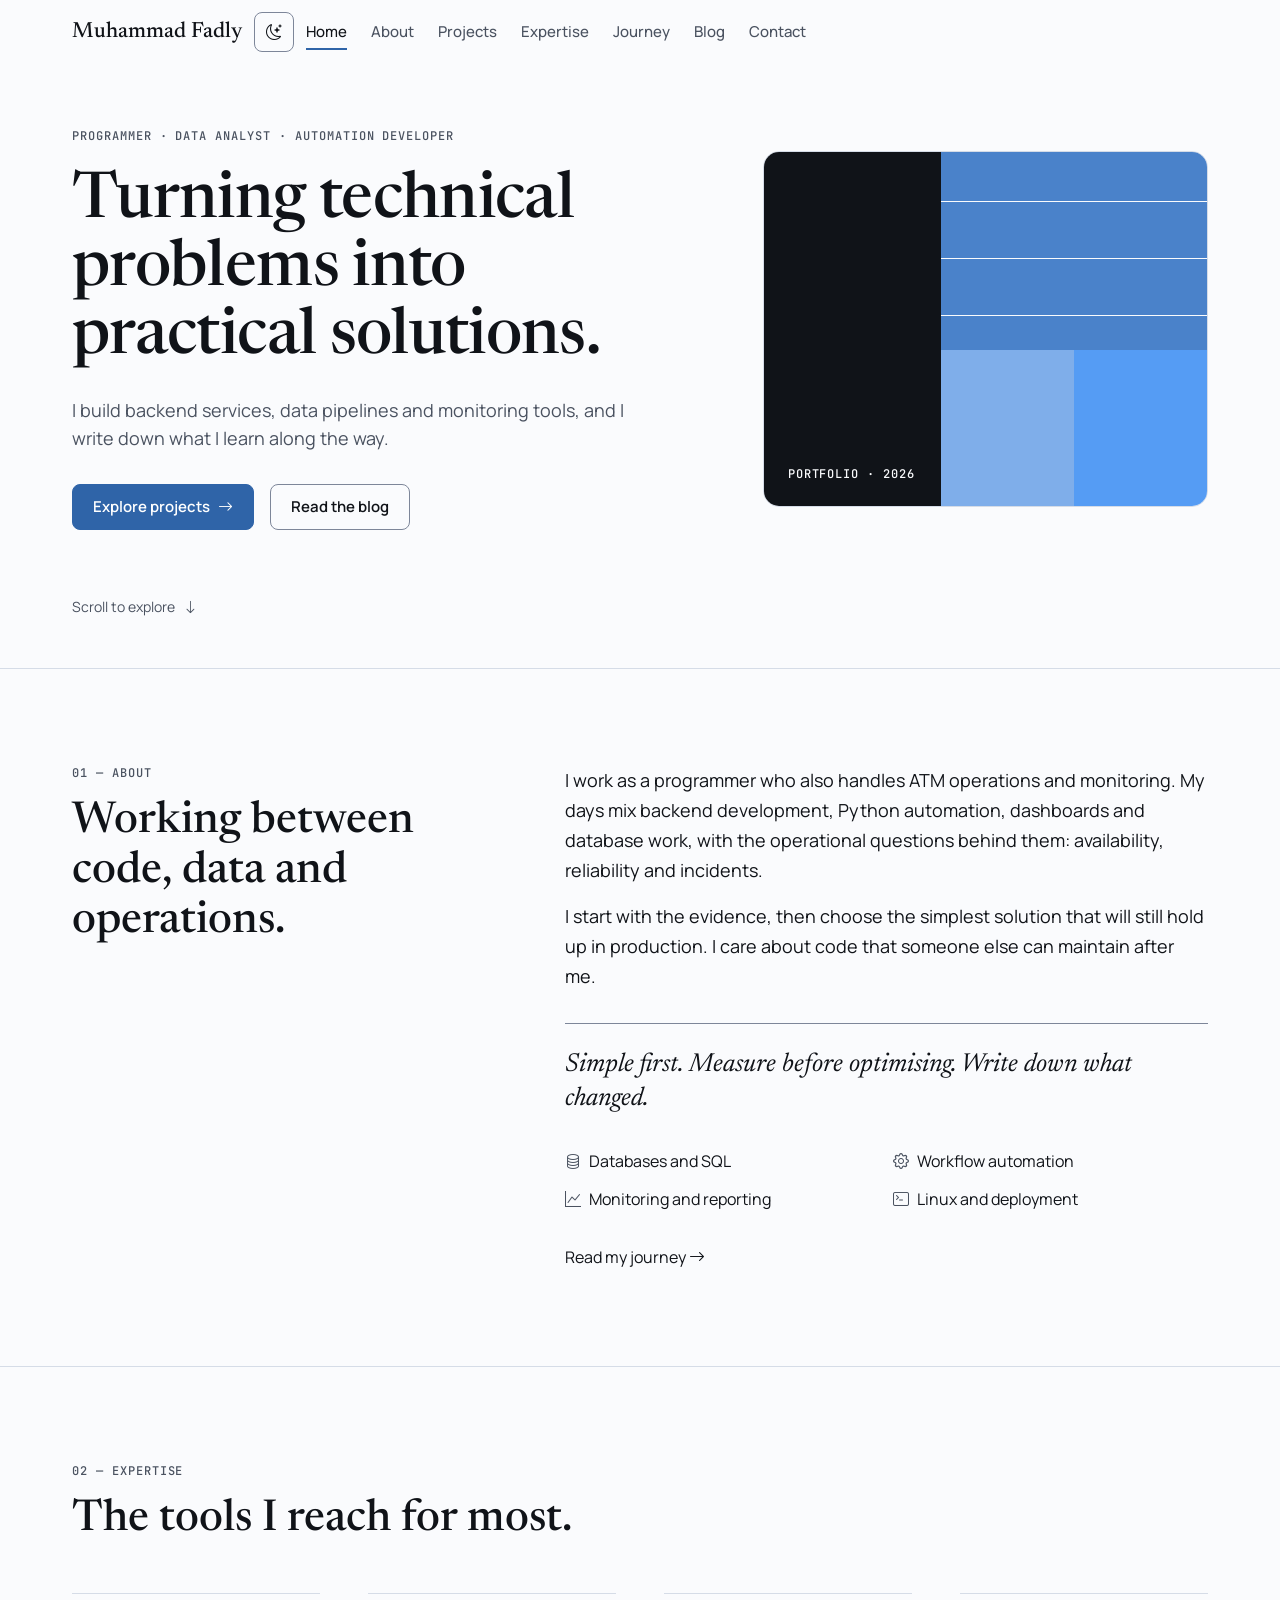
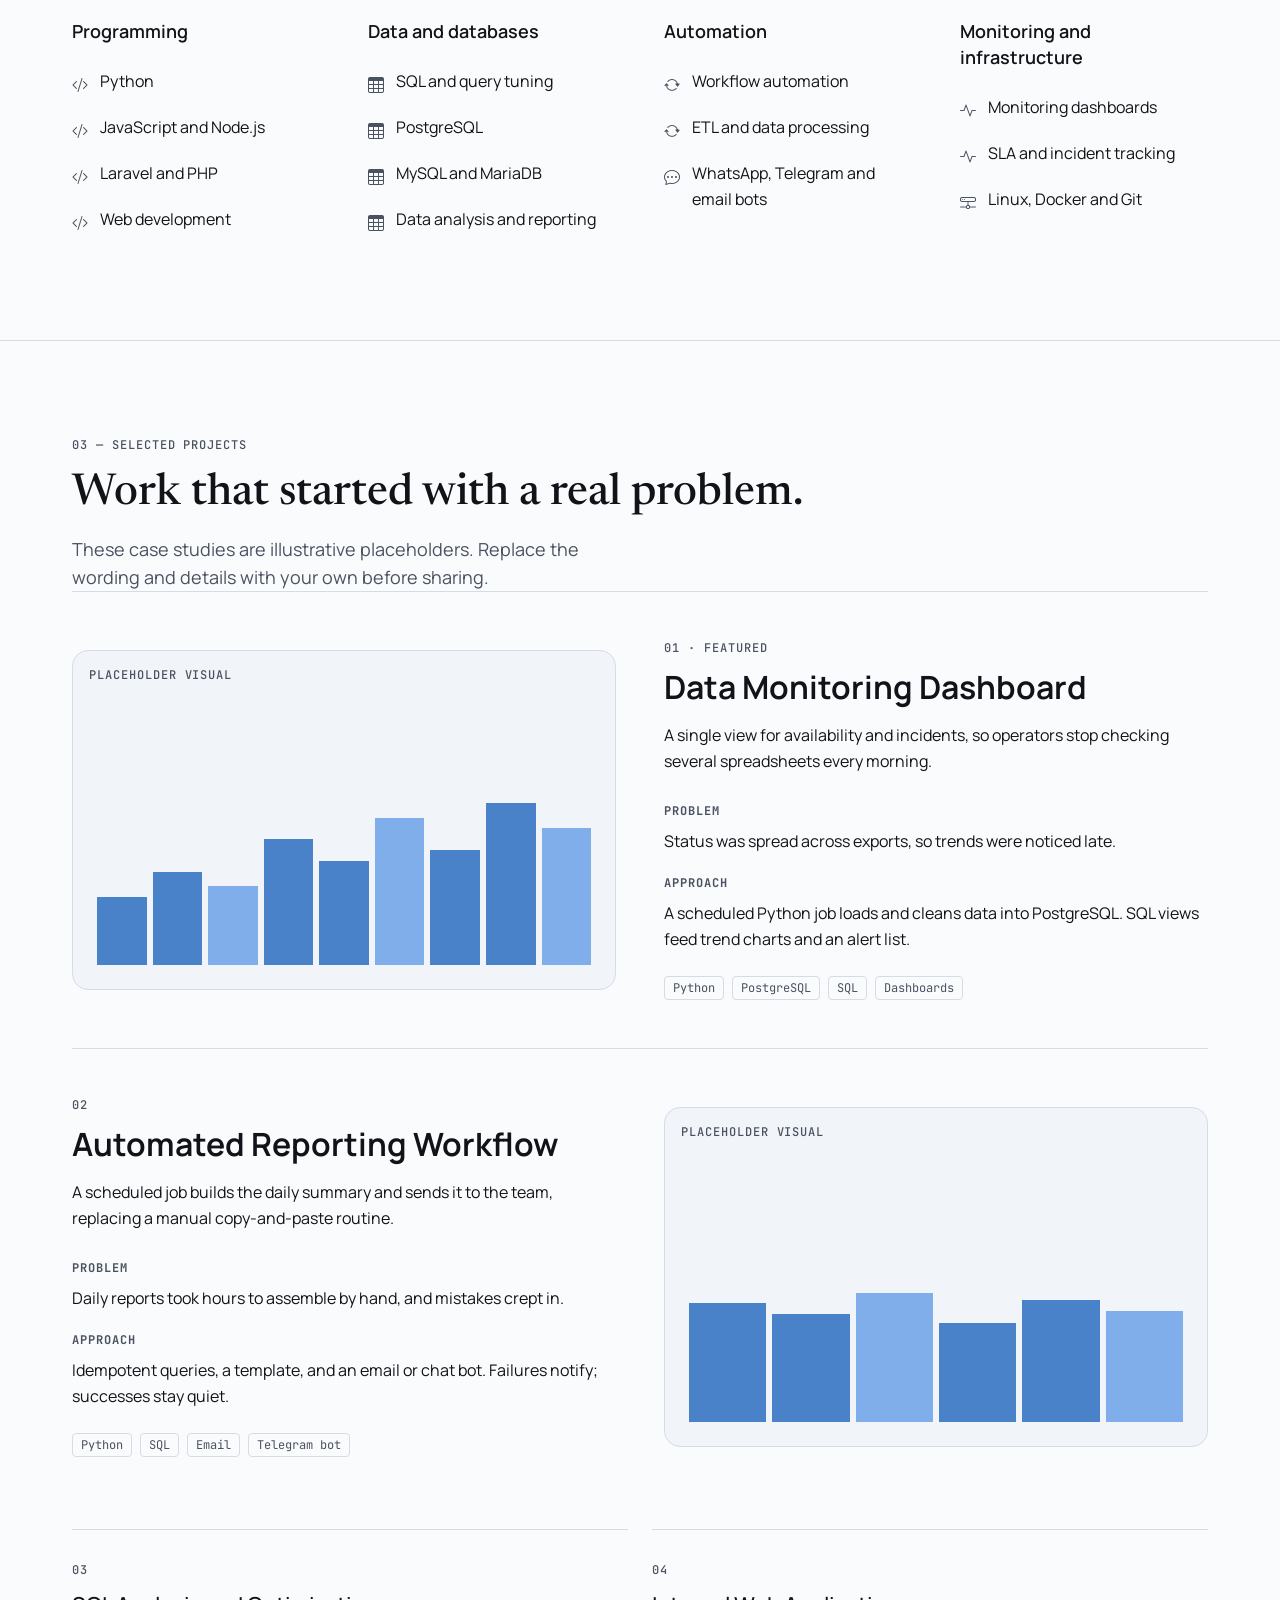
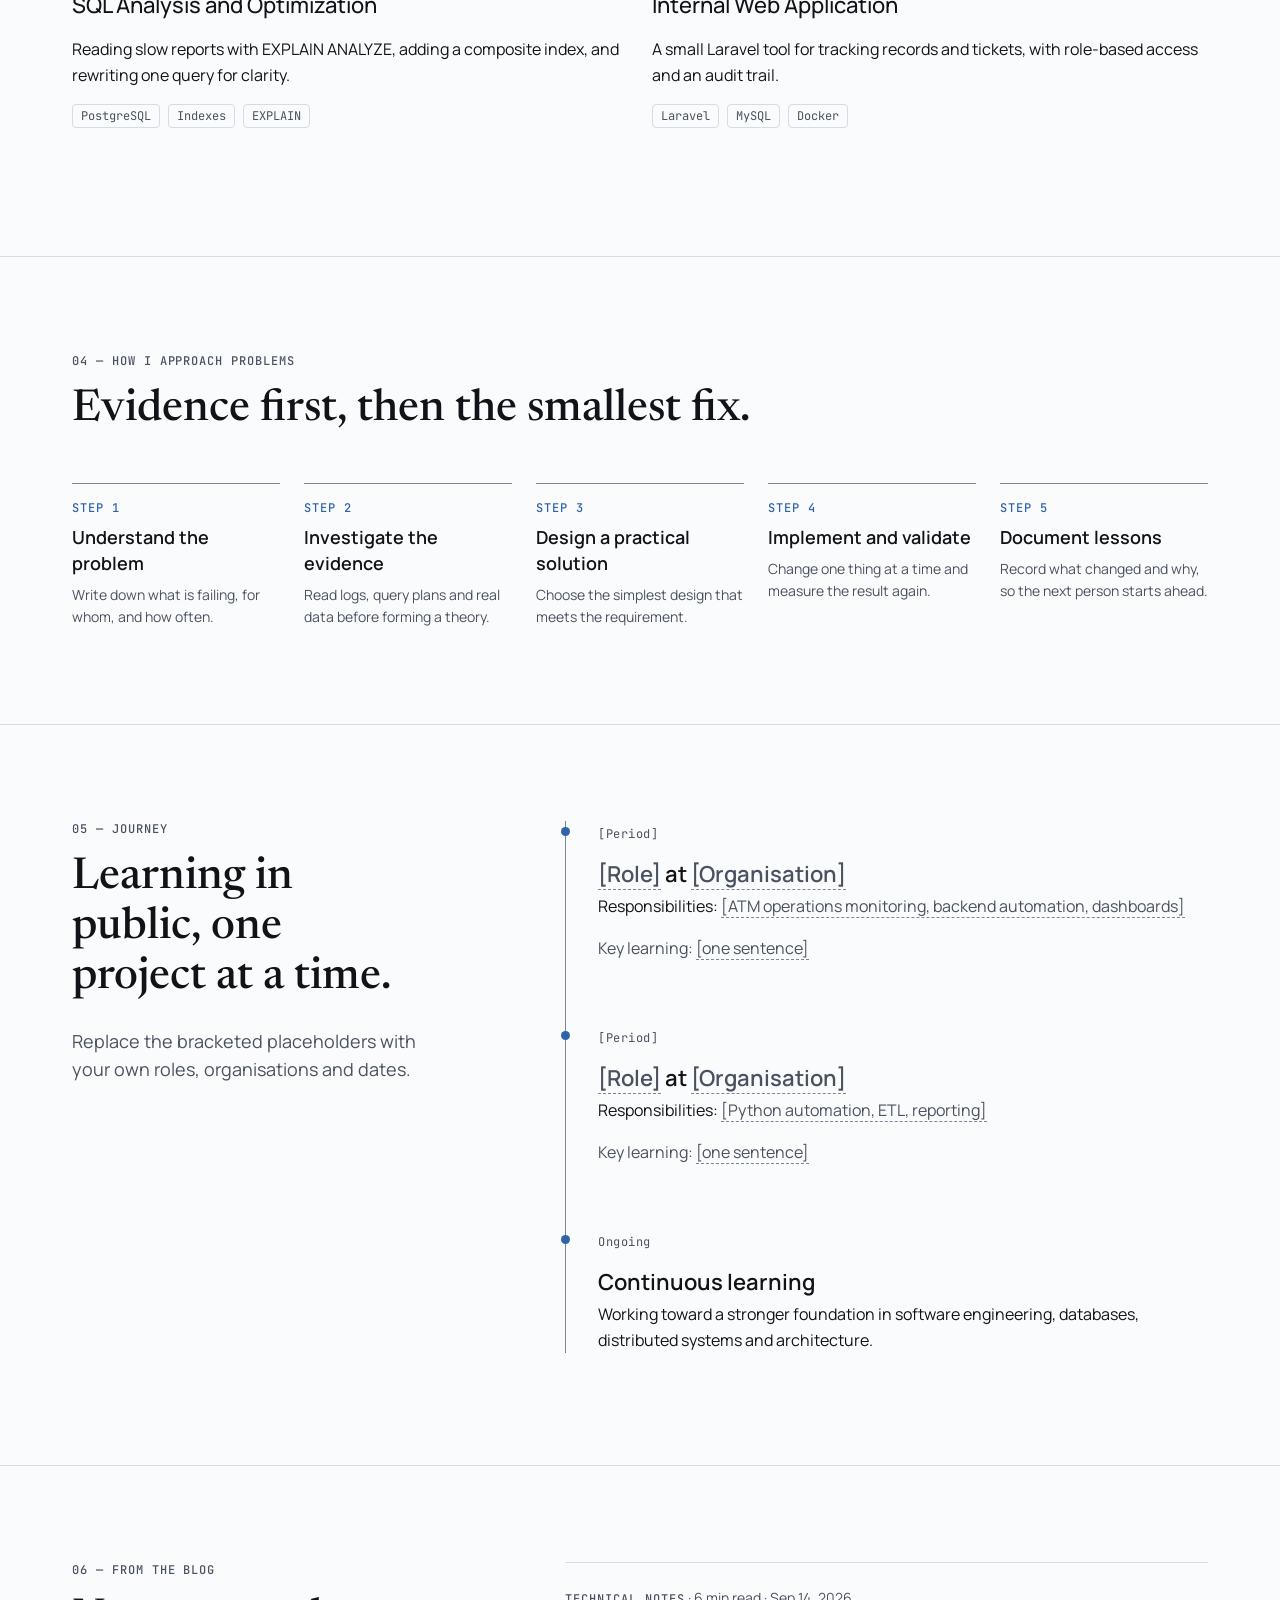
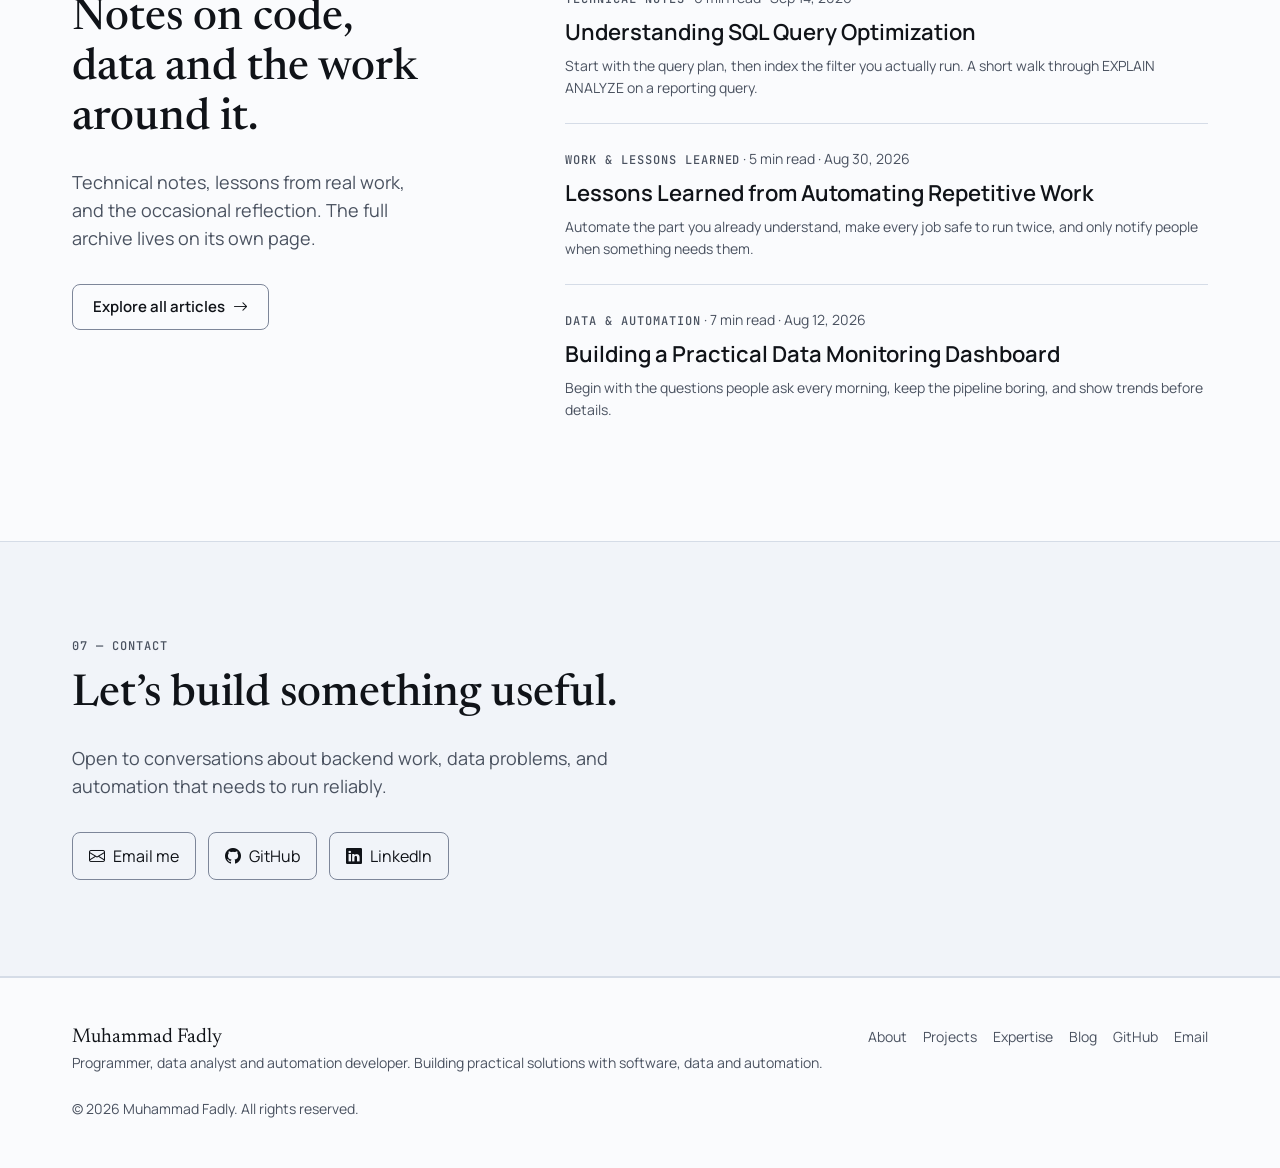
==== index.html @ 6e2f483f "Move website to repository root" ====
<!doctype html>
<html lang="en">
<head>
  <meta charset="utf-8">
  <meta name="viewport" content="width=device-width, initial-scale=1">
  <script>
    /* Set the theme before first paint: explicit choice first, then the system setting. */
    (function () {
      document.documentElement.classList.add("js");
      var theme;
      try { theme = localStorage.getItem("theme"); } catch (e) { theme = null; }
      if (theme !== "light" && theme !== "dark") {
        theme = window.matchMedia("(prefers-color-scheme: dark)").matches ? "dark" : "light";
      }
      document.documentElement.setAttribute("data-bs-theme", theme);
    })();
  </script>

  <title>Muhammad Fadly · Programmer, Data Analyst, Automation Developer</title>
  <meta name="description" content="Portfolio of Muhammad Fadly: backend development, SQL and data analysis, workflow automation and monitoring dashboards.">
  <link rel="canonical" href="https://example.com/">
  <meta property="og:type" content="website">
  <meta property="og:title" content="Muhammad Fadly · Portfolio">
  <meta property="og:description" content="Backend development, SQL and data analysis, workflow automation and monitoring dashboards.">
  <meta property="og:url" content="https://example.com/">
  <meta name="twitter:card" content="summary_large_image">
  <link rel="icon" href="assets/favicon.svg" type="image/svg+xml">

  <link rel="preconnect" href="https://fonts.googleapis.com">
  <link rel="preconnect" href="https://fonts.gstatic.com" crossorigin>
  <link rel="stylesheet" href="https://fonts.googleapis.com/css2?family=JetBrains+Mono:wght@400;500&family=Manrope:wght@400..800&family=Newsreader:opsz,wght@6..72,500;6..72,600&display=swap">
  <link rel="stylesheet" href="https://cdn.jsdelivr.net/npm/bootstrap@5.3.3/dist/css/bootstrap.min.css">
  <link rel="stylesheet" href="https://cdn.jsdelivr.net/npm/bootstrap-icons@1.11.3/font/bootstrap-icons.min.css">
  <link rel="stylesheet" href="assets/css/tokens.css">
  <link rel="stylesheet" href="assets/css/main.css">

  <script type="application/ld+json">
  {
    "@context": "https://schema.org",
    "@type": "Person",
    "name": "Muhammad Fadly",
    "jobTitle": "Programmer, Data Analyst, Automation Developer",
    "url": "https://example.com/",
    "sameAs": ["https://github.com/FadlyChaniago"]
  }
  </script>
</head>
<body>
  <a class="skip-link" href="#main">Skip to content</a>

  <!-- ============ Header ============ -->
  <header class="site-header" id="siteHeader">
    <nav class="navbar navbar-expand-lg p-0 h-100" aria-label="Main">
      <div class="container site-container h-100 d-flex align-items-center">
        <a class="brand" href="#top">Muhammad Fadly</a>

        <button class="theme-toggle" id="themeToggle" type="button" aria-label="Switch to dark theme">
          <i class="bi bi-moon-stars" aria-hidden="true"></i>
        </button>

        <button class="navbar-toggler ms-2" type="button" data-bs-toggle="collapse" data-bs-target="#siteNav" aria-controls="siteNav" aria-expanded="false" aria-label="Toggle navigation">
          <span class="navbar-toggler-icon"></span>
        </button>

        <div class="collapse navbar-collapse" id="siteNav">
          <ul class="navbar-nav-site">
            <li><a class="nav-link-site" href="#top" data-spy-link>Home</a></li>
            <li><a class="nav-link-site" href="#about" data-spy-link>About</a></li>
            <li><a class="nav-link-site" href="#projects" data-spy-link>Projects</a></li>
            <li><a class="nav-link-site" href="#skills" data-spy-link>Expertise</a></li>
            <li><a class="nav-link-site" href="#journey" data-spy-link>Journey</a></li>
            <li><a class="nav-link-site" href="blog/index.html">Blog</a></li>
            <li><a class="nav-link-site" href="#contact" data-spy-link>Contact</a></li>
          </ul>
        </div>
      </div>
    </nav>
  </header>

  <main id="main">
    <!-- ============ Hero ============ -->
    <section class="hero" id="top">
      <div class="container site-container">
        <div class="row align-items-center g-5">
          <div class="col-lg-7">
            <p class="eyebrow reveal">Programmer · Data Analyst · Automation Developer</p>
            <h1 class="display-hero reveal">Turning technical problems into practical solutions.</h1>
            <p class="lead-text reveal">I build backend services, data pipelines and monitoring tools, and I write down what I learn along the way.</p>
            <div class="d-flex flex-wrap gap-3 reveal">
              <a class="btn-brand" href="#projects">Explore projects <i class="bi bi-arrow-right" aria-hidden="true"></i></a>
              <a class="btn-ghost-brand" href="blog/index.html">Read the blog</a>
            </div>
          </div>

          <div class="col-lg-5">
            <div class="hero-visual" aria-hidden="true">
              <div class="hv hv-ink" data-parallax="0.04"></div>
              <div class="hv hv-primary" data-parallax="0.09"></div>
              <div class="hv hv-secondary" data-parallax="0.14"></div>
              <div class="hv hv-accent" data-parallax="0.06"></div>
              <div class="hv-rule hv-rule-1" data-parallax="0.03"></div>
              <div class="hv-rule hv-rule-2" data-parallax="0.06"></div>
              <div class="hv-rule hv-rule-3" data-parallax="0.10"></div>
              <p class="hv-caption label-mono">Portfolio · 2026</p>
            </div>
          </div>
        </div>

        <a class="scroll-cue" href="#about">Scroll to explore <i class="bi bi-arrow-down" aria-hidden="true"></i></a>
      </div>
    </section>

    <!-- ============ About ============ -->
    <section class="section hairline-top" id="about">
      <div class="container site-container">
        <div class="row g-5">
          <div class="col-lg-4">
            <p class="section-label reveal">01 — About</p>
            <h2 class="display-section mt-3 reveal">Working between code, data and operations.</h2>
          </div>
          <div class="col-lg-7 offset-lg-1 about-body reveal">
            <p>I work as a programmer who also handles ATM operations and monitoring. My days mix backend development, Python automation, dashboards and database work, with the operational questions behind them: availability, reliability and incidents.</p>
            <p>I start with the evidence, then choose the simplest solution that will still hold up in production. I care about code that someone else can maintain after me.</p>
            <blockquote class="pull-quote">Simple first. Measure before optimising. Write down what changed.</blockquote>
            <ul class="interest-list">
              <li><i class="bi bi-database" aria-hidden="true"></i> Databases and SQL</li>
              <li><i class="bi bi-gear" aria-hidden="true"></i> Workflow automation</li>
              <li><i class="bi bi-graph-up" aria-hidden="true"></i> Monitoring and reporting</li>
              <li><i class="bi bi-terminal" aria-hidden="true"></i> Linux and deployment</li>
            </ul>
            <a class="link-plain" href="#journey">Read my journey <i class="bi bi-arrow-right" aria-hidden="true"></i></a>
          </div>
        </div>
      </div>
    </section>

    <!-- ============ Expertise ============ -->
    <section class="section hairline-top" id="skills">
      <div class="container site-container">
        <p class="section-label reveal">02 — Expertise</p>
        <h2 class="display-section mt-3 mb-5 reveal">The tools I reach for most.</h2>
        <div class="row g-4 g-lg-5">
          <div class="col-sm-6 col-lg-3 reveal">
            <div class="skill-group">
              <h3>Programming</h3>
              <ul class="skill-list">
                <li><i class="bi bi-code-slash" aria-hidden="true"></i> Python</li>
                <li><i class="bi bi-code-slash" aria-hidden="true"></i> JavaScript and Node.js</li>
                <li><i class="bi bi-code-slash" aria-hidden="true"></i> Laravel and PHP</li>
                <li><i class="bi bi-code-slash" aria-hidden="true"></i> Web development</li>
              </ul>
            </div>
          </div>
          <div class="col-sm-6 col-lg-3 reveal">
            <div class="skill-group">
              <h3>Data and databases</h3>
              <ul class="skill-list">
                <li><i class="bi bi-table" aria-hidden="true"></i> SQL and query tuning</li>
                <li><i class="bi bi-table" aria-hidden="true"></i> PostgreSQL</li>
                <li><i class="bi bi-table" aria-hidden="true"></i> MySQL and MariaDB</li>
                <li><i class="bi bi-table" aria-hidden="true"></i> Data analysis and reporting</li>
              </ul>
            </div>
          </div>
          <div class="col-sm-6 col-lg-3 reveal">
            <div class="skill-group">
              <h3>Automation</h3>
              <ul class="skill-list">
                <li><i class="bi bi-arrow-repeat" aria-hidden="true"></i> Workflow automation</li>
                <li><i class="bi bi-arrow-repeat" aria-hidden="true"></i> ETL and data processing</li>
                <li><i class="bi bi-chat-dots" aria-hidden="true"></i> WhatsApp, Telegram and email bots</li>
              </ul>
            </div>
          </div>
          <div class="col-sm-6 col-lg-3 reveal">
            <div class="skill-group">
              <h3>Monitoring and infrastructure</h3>
              <ul class="skill-list">
                <li><i class="bi bi-activity" aria-hidden="true"></i> Monitoring dashboards</li>
                <li><i class="bi bi-activity" aria-hidden="true"></i> SLA and incident tracking</li>
                <li><i class="bi bi-hdd-network" aria-hidden="true"></i> Linux, Docker and Git</li>
              </ul>
            </div>
          </div>
        </div>
      </div>
    </section>

    <!-- ============ Selected projects ============ -->
    <section class="section hairline-top" id="projects">
      <div class="container site-container">
        <p class="section-label reveal">03 — Selected projects</p>
        <h2 class="display-section mt-3 reveal">Work that started with a real problem.</h2>
        <p class="lead-text mt-3 mb-0 reveal">These case studies are illustrative placeholders. Replace the wording and details with your own before sharing.</p>

        <!-- Project 1: featured, media left -->
        <article class="project project-row reveal">
          <div class="row g-5 align-items-center">
            <div class="col-lg-6 project-media-col">
              <div class="project-media">
                <p class="placeholder-note label-mono">Placeholder visual</p>
                <div class="bars" aria-hidden="true">
                  <span style="--h: 38%"></span><span style="--h: 52%"></span><span style="--h: 44%"></span>
                  <span style="--h: 70%"></span><span style="--h: 58%"></span><span style="--h: 82%"></span>
                  <span style="--h: 64%"></span><span style="--h: 90%"></span><span style="--h: 76%"></span>
                </div>
              </div>
            </div>
            <div class="col-lg-6 project-text">
              <span class="project-num label-mono">01 · Featured</span>
              <h3 class="project-title heading-lg">Data Monitoring Dashboard</h3>
              <p>A single view for availability and incidents, so operators stop checking several spreadsheets every morning.</p>
              <dl>
                <div><dt>Problem</dt><dd>Status was spread across exports, so trends were noticed late.</dd></div>
                <div><dt>Approach</dt><dd>A scheduled Python job loads and cleans data into PostgreSQL. SQL views feed trend charts and an alert list.</dd></div>
              </dl>
              <ul class="tag-list mt-4">
                <li>Python</li><li>PostgreSQL</li><li>SQL</li><li>Dashboards</li>
              </ul>
            </div>
          </div>
        </article>

        <!-- Project 2: media right -->
        <article class="project project-row reverse reveal">
          <div class="row g-5 align-items-center">
            <div class="col-lg-6 project-media-col">
              <div class="project-media">
                <p class="placeholder-note label-mono">Placeholder visual</p>
                <div class="bars" aria-hidden="true">
                  <span style="--h: 66%"></span><span style="--h: 60%"></span><span style="--h: 72%"></span>
                  <span style="--h: 55%"></span><span style="--h: 68%"></span><span style="--h: 62%"></span>
                </div>
              </div>
            </div>
            <div class="col-lg-6 project-text">
              <span class="project-num label-mono">02</span>
              <h3 class="project-title heading-lg">Automated Reporting Workflow</h3>
              <p>A scheduled job builds the daily summary and sends it to the team, replacing a manual copy-and-paste routine.</p>
              <dl>
                <div><dt>Problem</dt><dd>Daily reports took hours to assemble by hand, and mistakes crept in.</dd></div>
                <div><dt>Approach</dt><dd>Idempotent queries, a template, and an email or chat bot. Failures notify; successes stay quiet.</dd></div>
              </dl>
              <ul class="tag-list mt-4">
                <li>Python</li><li>SQL</li><li>Email</li><li>Telegram bot</li>
              </ul>
            </div>
          </div>
        </article>

        <!-- Projects 3 and 4: compact row -->
        <div class="row g-4 mt-0">
          <div class="col-md-6">
            <article class="project project-compact h-100 reveal" style="padding-top: 32px; padding-bottom: 32px;">
              <span class="project-num label-mono">03</span>
              <h3 class="project-title">SQL Analysis and Optimization</h3>
              <p class="mb-3">Reading slow reports with EXPLAIN ANALYZE, adding a composite index, and rewriting one query for clarity.</p>
              <ul class="tag-list"><li>PostgreSQL</li><li>Indexes</li><li>EXPLAIN</li></ul>
            </article>
          </div>
          <div class="col-md-6">
            <article class="project project-compact h-100 reveal" style="padding-top: 32px; padding-bottom: 32px;">
              <span class="project-num label-mono">04</span>
              <h3 class="project-title">Internal Web Application</h3>
              <p class="mb-3">A small Laravel tool for tracking records and tickets, with role-based access and an audit trail.</p>
              <ul class="tag-list"><li>Laravel</li><li>MySQL</li><li>Docker</li></ul>
            </article>
          </div>
        </div>
      </div>
    </section>

    <!-- ============ Process ============ -->
    <section class="section hairline-top" id="process">
      <div class="container site-container">
        <p class="section-label reveal">04 — How I approach problems</p>
        <h2 class="display-section mt-3 mb-5 reveal">Evidence first, then the smallest fix.</h2>
        <ol class="process-list reveal">
          <li>
            <span class="step-num label-mono">Step 1</span>
            <h3>Understand the problem</h3>
            <p>Write down what is failing, for whom, and how often.</p>
          </li>
          <li>
            <span class="step-num label-mono">Step 2</span>
            <h3>Investigate the evidence</h3>
            <p>Read logs, query plans and real data before forming a theory.</p>
          </li>
          <li>
            <span class="step-num label-mono">Step 3</span>
            <h3>Design a practical solution</h3>
            <p>Choose the simplest design that meets the requirement.</p>
          </li>
          <li>
            <span class="step-num label-mono">Step 4</span>
            <h3>Implement and validate</h3>
            <p>Change one thing at a time and measure the result again.</p>
          </li>
          <li>
            <span class="step-num label-mono">Step 5</span>
            <h3>Document lessons</h3>
            <p>Record what changed and why, so the next person starts ahead.</p>
          </li>
        </ol>
      </div>
    </section>

    <!-- ============ Journey ============ -->
    <section class="section hairline-top" id="journey">
      <div class="container site-container">
        <div class="row g-5">
          <div class="col-lg-4">
            <p class="section-label reveal">05 — Journey</p>
            <h2 class="display-section mt-3 reveal">Learning in public, one project at a time.</h2>
            <p class="lead-text mt-4 reveal">Replace the bracketed placeholders with your own roles, organisations and dates.</p>
          </div>
          <div class="col-lg-7 offset-lg-1">
            <ol class="timeline">
              <li class="reveal">
                <span class="period">[Period]</span>
                <h3><span class="ph">[Role]</span> at <span class="ph">[Organisation]</span></h3>
                <p>Responsibilities: <span class="ph">[ATM operations monitoring, backend automation, dashboards]</span></p>
                <p class="learning">Key learning: <span class="ph">[one sentence]</span></p>
              </li>
              <li class="reveal">
                <span class="period">[Period]</span>
                <h3><span class="ph">[Role]</span> at <span class="ph">[Organisation]</span></h3>
                <p>Responsibilities: <span class="ph">[Python automation, ETL, reporting]</span></p>
                <p class="learning">Key learning: <span class="ph">[one sentence]</span></p>
              </li>
              <li class="reveal">
                <span class="period">Ongoing</span>
                <h3>Continuous learning</h3>
                <p>Working toward a stronger foundation in software engineering, databases, distributed systems and architecture.</p>
              </li>
            </ol>
          </div>
        </div>
      </div>
    </section>

    <!-- ============ Writing preview ============ -->
    <section class="section hairline-top" id="writing">
      <div class="container site-container">
        <div class="row g-5">
          <div class="col-lg-4">
            <p class="section-label reveal">06 — From the blog</p>
            <h2 class="display-section mt-3 reveal">Notes on code, data and the work around it.</h2>
            <p class="lead-text mt-4 reveal">Technical notes, lessons from real work, and the occasional reflection. The full archive lives on its own page.</p>
            <a class="btn-ghost-brand mt-3" href="blog/index.html">Explore all articles <i class="bi bi-arrow-right" aria-hidden="true"></i></a>
          </div>
          <div class="col-lg-7 offset-lg-1" id="home-writing" aria-label="Latest articles"></div>
        </div>
      </div>
    </section>

    <!-- ============ Contact ============ -->
    <section class="section contact-band" id="contact">
      <div class="container site-container">
        <p class="section-label reveal">07 — Contact</p>
        <h2 class="display-section mt-3 reveal">Let’s build something useful.</h2>
        <p class="lead-text mt-4 reveal">Open to conversations about backend work, data problems, and automation that needs to run reliably.</p>
        <div class="contact-links reveal">
          <a href="mailto:you@example.com"><i class="bi bi-envelope" aria-hidden="true"></i> Email me</a>
          <a href="https://github.com/FadlyChaniago" rel="noopener"><i class="bi bi-github" aria-hidden="true"></i> GitHub</a>
          <a href="https://www.linkedin.com/in/your-profile" rel="noopener"><i class="bi bi-linkedin" aria-hidden="true"></i> LinkedIn</a>
        </div>
      </div>
    </section>
  </main>

  <!-- ============ Footer ============ -->
  <footer class="site-footer hairline-top">
    <div class="container site-container d-flex flex-column flex-md-row justify-content-between gap-4">
      <div>
        <p class="mb-1" style="font-family: var(--font-serif); font-size: 20px; color: var(--ink);">Muhammad Fadly</p>
        <p class="mb-0">Programmer, data analyst and automation developer. Building practical solutions with software, data and automation.</p>
      </div>
      <nav aria-label="Footer">
        <ul class="footer-links">
          <li><a href="#about">About</a></li>
          <li><a href="#projects">Projects</a></li>
          <li><a href="#skills">Expertise</a></li>
          <li><a href="blog/index.html">Blog</a></li>
          <li><a href="https://github.com/FadlyChaniago" rel="noopener">GitHub</a></li>
          <li><a href="mailto:you@example.com">Email</a></li>
        </ul>
      </nav>
    </div>
    <div class="container site-container mt-4">
      <p class="mb-0">© <span id="year">2026</span> Muhammad Fadly. All rights reserved.</p>
    </div>
  </footer>

  <script src="https://cdn.jsdelivr.net/npm/bootstrap@5.3.3/dist/js/bootstrap.bundle.min.js" defer></script>
  <script src="assets/js/data/articles.js" defer></script>
  <script src="assets/js/main.js" defer></script>
</body>
</html>
---- assets/css/tokens.css ----
/* Design tokens — mirrors design-system/tokens.json.
   Light is the default. Dark applies when <html data-bs-theme="dark"> is set. */

:root {
  /* colour */
  --surface-100: #fafbfd;
  --surface-200: #f1f4f9;
  --surface-300: #e4e9f2;
  --ink: #101318;
  --ink-muted: #4a5260;
  --border: #d5dce7;
  --border-strong: #7d8699;
  --primary: #4a82ca;
  --secondary: #7faeea;
  --accent: #559cf4;
  --action: #2f64a8;
  --on-action: #ffffff;
  --link: #2f64a8;
  --focus-ring: #2f64a8;

  /* type */
  --font-sans: "Manrope", system-ui, sans-serif;
  --font-serif: "Newsreader", Georgia, serif;
  --font-mono: "JetBrains Mono", ui-monospace, monospace;

  /* space */
  --space-1: 4px;
  --space-2: 8px;
  --space-3: 12px;
  --space-4: 16px;
  --space-6: 24px;
  --space-8: 32px;
  --space-12: 48px;
  --space-16: 64px;
  --space-24: 96px;

  /* shape + depth */
  --radius-sm: 4px;
  --radius-md: 8px;
  --radius-lg: 16px;
  --radius-pill: 999px;
  --shadow-raised: 0 1px 2px rgba(16, 19, 24, 0.06), 0 8px 24px rgba(16, 19, 24, 0.08);

  /* layout */
  --container-wide: 1200px;
  --container-prose: 68ch;
  --header-height: 64px;

  /* motion */
  --motion-fast: 180ms;
  --motion-normal: 300ms;
  --motion-slow: 500ms;
  --ease-standard: cubic-bezier(.2, .7, .2, 1);

  /* Bootstrap variables that follow our tokens */
  --bs-body-bg: var(--surface-100);
  --bs-body-color: var(--ink);
  --bs-body-font-family: var(--font-sans);
  --bs-link-color: var(--link);
  --bs-link-hover-color: var(--link);
  --bs-border-color: var(--border);
  --bs-secondary-color: var(--ink-muted);
}

[data-bs-theme="dark"] {
  --surface-100: #0d1117;
  --surface-200: #161b22;
  --surface-300: #1f2630;
  --ink: #e6eaf0;
  --ink-muted: #a3adbb;
  --border: #2a313c;
  --border-strong: #5d6878;
  --primary: #4a82ca;
  --secondary: #7faeea;
  --accent: #559cf4;
  --action: #4a82ca;
  --on-action: #101318;
  --link: #7faeea;
  --focus-ring: #7faeea;
  --shadow-raised: 0 1px 2px rgba(0, 0, 0, 0.6), 0 8px 24px rgba(0, 0, 0, 0.45);
  color-scheme: dark;
}
---- assets/css/main.css ----
/* Portfolio + blog styles. Uses tokens.css only; no raw colour values here. */

/* ---------- base ---------- */
*, *::before, *::after { box-sizing: border-box; }

html {
  scroll-behavior: smooth;
  scroll-padding-top: calc(var(--header-height) + 16px);
}

body {
  font-family: var(--font-sans);
  font-size: 16px;
  line-height: 26px;
  color: var(--ink);
  background: var(--surface-100);
  -webkit-font-smoothing: antialiased;
  overflow-x: hidden;
}

a {
  color: var(--link);
  text-underline-offset: 4px;
  text-decoration-thickness: 1px;
}
a:hover { text-decoration-thickness: 2px; }

:focus-visible {
  outline: 2px solid var(--focus-ring);
  outline-offset: 2px;
}

img, svg { max-width: 100%; }

h1, h2, h3, h4 { color: var(--ink); margin: 0; }
p { margin: 0 0 var(--space-4); }

.skip-link {
  position: absolute;
  left: var(--space-4);
  top: -56px;
  z-index: 2000;
  background: var(--action);
  color: var(--on-action);
  padding: var(--space-2) var(--space-4);
  border-radius: var(--radius-md);
  text-decoration: none;
  transition: top var(--motion-fast) var(--ease-standard);
}
.skip-link:focus { top: var(--space-4); }

/* ---------- type ---------- */
.display-hero {
  font-family: var(--font-serif);
  font-weight: 500;
  font-size: 64px;
  line-height: 68px;
  letter-spacing: -0.01em;
}
.display-section {
  font-family: var(--font-serif);
  font-weight: 500;
  font-size: 44px;
  line-height: 50px;
}
.heading-lg { font-weight: 650; font-size: 32px; line-height: 38px; }
.heading-md { font-weight: 600; font-size: 22px; line-height: 30px; }
.title-featured { font-family: var(--font-serif); font-weight: 500; font-size: 44px; line-height: 50px; }
.lead-text { font-size: 18px; line-height: 28px; color: var(--ink-muted); max-width: 52ch; }
.excerpt { color: var(--ink-muted); font-size: 14px; line-height: 22px; margin: 0; }
.meta-line { font-size: 14px; line-height: 22px; color: var(--ink-muted); margin: 0 0 var(--space-2); }

.eyebrow,
.section-label,
.label-mono {
  font-family: var(--font-mono);
  font-size: 12px;
  line-height: 16px;
  font-weight: 500;
  letter-spacing: 0.08em;
  text-transform: uppercase;
  color: var(--ink-muted);
}

.link-plain { color: var(--ink); text-decoration: none; }
.link-plain:hover { color: var(--link); text-decoration: underline; }

/* ---------- layout ---------- */
.site-container {
  max-width: var(--container-wide);
  padding-left: var(--space-6);
  padding-right: var(--space-6);
}
@media (min-width: 768px) {
  .site-container { padding-left: var(--space-8); padding-right: var(--space-8); }
}

.section { padding: var(--space-16) 0; }
@media (min-width: 992px) {
  .section { padding: var(--space-24) 0; }
}

.hairline-top { border-top: 1px solid var(--border); }

/* ---------- header ---------- */
.site-header {
  position: sticky;
  top: 0;
  z-index: 1030;
  height: var(--header-height);
  border-bottom: 1px solid transparent;
  transition:
    background-color var(--motion-normal) var(--ease-standard),
    border-color var(--motion-normal) var(--ease-standard),
    box-shadow var(--motion-normal) var(--ease-standard);
}
.site-header.is-scrolled {
  background: var(--surface-100);
  border-bottom-color: var(--border);
  box-shadow: var(--shadow-raised);
}
.site-header .container {
  height: 100%;
  display: flex;
  align-items: center;
  gap: var(--space-3);
}

.brand {
  font-family: var(--font-serif);
  font-size: 22px;
  font-weight: 500;
  color: var(--ink);
  text-decoration: none;
  margin-right: auto;
}

.theme-toggle {
  width: 40px;
  height: 40px;
  display: inline-grid;
  place-items: center;
  background: transparent;
  color: var(--ink);
  border: 1px solid var(--border-strong);
  border-radius: var(--radius-md);
  cursor: pointer;
  transition: background-color var(--motion-fast) var(--ease-standard);
}
.theme-toggle:hover { background: var(--surface-200); }

.navbar-toggler { border-color: var(--border-strong); }

.nav-link-site {
  position: relative;
  display: inline-block;
  font-size: 15px;
  line-height: 20px;
  font-weight: 500;
  color: var(--ink-muted);
  text-decoration: none;
  padding: var(--space-2) 0;
  transition: color var(--motion-fast) var(--ease-standard);
}
.nav-link-site:hover,
.nav-link-site.active { color: var(--ink); text-decoration: none; }
.nav-link-site.active::after {
  content: "";
  position: absolute;
  left: 0;
  right: 0;
  bottom: 0;
  height: 2px;
  background: var(--link);
}

@media (min-width: 992px) {
  .navbar-nav-site { display: flex; gap: var(--space-6); margin: 0; padding: 0; list-style: none; }
}
@media (max-width: 991.98px) {
  #siteNav {
    position: absolute;
    top: 100%;
    left: 0;
    right: 0;
    background: var(--surface-100);
    border-bottom: 1px solid var(--border);
    box-shadow: var(--shadow-raised);
    padding: var(--space-4) var(--space-6) var(--space-6);
  }
  .navbar-nav-site { list-style: none; margin: 0; padding: 0; }
  .navbar-nav-site li { border-bottom: 1px solid var(--border); }
  .navbar-nav-site .nav-link-site { display: block; padding: var(--space-3) 0; }
  .navbar-nav-site .nav-link-site.active::after { display: none; }
}

/* ---------- buttons (own classes, not Bootstrap's, so they follow the tokens) ---------- */
.btn-brand,
.btn-ghost-brand {
  display: inline-flex;
  align-items: center;
  gap: var(--space-2);
  padding: 12px 20px;
  border-radius: var(--radius-md);
  border: 1px solid var(--action);
  font-size: 15px;
  line-height: 20px;
  font-weight: 600;
  text-decoration: none;
  cursor: pointer;
  transition:
    filter var(--motion-fast) var(--ease-standard),
    background-color var(--motion-fast) var(--ease-standard),
    color var(--motion-fast) var(--ease-standard),
    transform var(--motion-fast) var(--ease-standard);
}
.btn-brand {
  background: var(--action);
  color: var(--on-action);
}
.btn-brand:hover { color: var(--on-action); filter: brightness(1.08); transform: translateY(-1px); text-decoration: none; }
.btn-ghost-brand {
  background: transparent;
  color: var(--ink);
  border-color: var(--border-strong);
}
.btn-ghost-brand:hover { background: var(--surface-200); color: var(--ink); text-decoration: none; }

/* ---------- hero ---------- */
.hero { padding: var(--space-12) 0 var(--space-8); }
@media (min-width: 992px) {
  .hero { padding: var(--space-16) 0 var(--space-12); }
}
.hero .eyebrow { margin-bottom: var(--space-6); }
.hero .display-hero { margin-bottom: var(--space-6); }
.hero .lead-text { margin-bottom: var(--space-8); }

.hero-visual {
  position: relative;
  width: 100%;
  max-width: 520px;
  aspect-ratio: 5 / 4;
  margin-left: auto;
  overflow: hidden;
  border-radius: var(--radius-lg);
  border: 1px solid var(--border);
}
.hv { position: absolute; will-change: transform; }
.hv-ink { left: 0; top: 0; width: 40%; height: 100%; background: var(--ink); }
.hv-primary { left: 40%; top: 0; width: 60%; height: 56%; background: var(--primary); }
.hv-secondary { left: 40%; top: 56%; width: 30%; height: 44%; background: var(--secondary); }
.hv-accent { left: 70%; top: 56%; width: 30%; height: 44%; background: var(--accent); }
.hv-rule {
  position: absolute;
  left: 40%;
  right: 0;
  height: 1px;
  background: var(--surface-100);
  will-change: transform;
}
.hv-rule-1 { top: 14%; }
.hv-rule-2 { top: 30%; }
.hv-rule-3 { top: 46%; }
.hv-caption {
  position: absolute;
  left: var(--space-6);
  bottom: var(--space-6);
  color: var(--surface-100);
  margin: 0;
}

.scroll-cue {
  display: inline-flex;
  align-items: center;
  gap: var(--space-2);
  margin-top: var(--space-16);
  font-size: 14px;
  color: var(--ink-muted);
  text-decoration: none;
}
.scroll-cue:hover { color: var(--ink); text-decoration: none; }

/* ---------- about ---------- */
.about-body p { font-size: 18px; line-height: 30px; }
.pull-quote {
  font-family: var(--font-serif);
  font-size: 26px;
  line-height: 34px;
  font-style: italic;
  color: var(--ink);
  border-top: 1px solid var(--border-strong);
  padding-top: var(--space-6);
  margin: var(--space-8) 0;
}
.interest-list {
  list-style: none;
  padding: 0;
  margin: 0 0 var(--space-8);
  display: grid;
  gap: var(--space-3);
}
@media (min-width: 576px) {
  .interest-list { grid-template-columns: 1fr 1fr; }
}
.interest-list li { display: flex; gap: var(--space-2); align-items: center; color: var(--ink); }
.interest-list i { color: var(--ink-muted); }

/* ---------- skills ---------- */
.skill-group { border-top: 1px solid var(--border); padding-top: var(--space-6); height: 100%; }
.skill-group h3 { font-size: 18px; line-height: 26px; font-weight: 600; margin-bottom: var(--space-4); }
.skill-list { list-style: none; padding: 0; margin: 0; }
.skill-list li {
  display: flex;
  gap: var(--space-3);
  align-items: flex-start;
  padding: var(--space-2) 0;
  color: var(--ink);
}
.skill-list i { color: var(--ink-muted); margin-top: 4px; }

/* ---------- projects ---------- */
.project {
  border-top: 1px solid var(--border);
  padding: var(--space-12) 0;
}
.project-num { margin-bottom: var(--space-3); display: block; }
.project-title { margin-bottom: var(--space-4); }
.project-title.heading-lg { font-size: 32px; line-height: 38px; }
.project dl { margin: var(--space-6) 0 0; display: grid; gap: var(--space-4); }
.project dt {
  font-family: var(--font-mono);
  font-size: 12px;
  letter-spacing: 0.08em;
  text-transform: uppercase;
  color: var(--ink-muted);
  margin-bottom: var(--space-1);
}
.project dd { margin: 0; color: var(--ink); }

.tag-list { display: flex; flex-wrap: wrap; gap: var(--space-2); margin: 0; padding: 0; list-style: none; }
.tag-list li {
  font-family: var(--font-mono);
  font-size: 12px;
  line-height: 16px;
  padding: 3px 8px;
  border: 1px solid var(--border);
  border-radius: var(--radius-sm);
  color: var(--ink-muted);
}

.project-media {
  position: relative;
  aspect-ratio: 16 / 10;
  background: var(--surface-200);
  border: 1px solid var(--border);
  border-radius: var(--radius-lg);
  padding: var(--space-6);
  display: flex;
  flex-direction: column;
  justify-content: flex-end;
  overflow: hidden;
  transition: box-shadow var(--motion-normal) var(--ease-standard);
}
.project:hover .project-media { box-shadow: var(--shadow-raised); }
.project-media .placeholder-note {
  position: absolute;
  top: var(--space-4);
  left: var(--space-4);
  margin: 0;
  color: var(--ink-muted);
}
.bars {
  display: flex;
  align-items: flex-end;
  gap: 6px;
  height: 62%;
}
.bars span {
  flex: 1;
  height: var(--h, 50%);
  background: var(--primary);
  transform-origin: bottom;
  transition: transform var(--motion-normal) var(--ease-standard);
}
.bars span:nth-child(3n) { background: var(--secondary); }
.project:hover .bars span { transform: scaleY(1.06); }

/* alternating project layouts */
.project-row .project-text { order: 2; }
.project-row .project-media-col { order: 1; }
@media (min-width: 992px) {
  .project-row.reverse .project-text { order: 1; }
  .project-row.reverse .project-media-col { order: 2; }
}

.project-compact .project-title { font-size: 22px; line-height: 30px; }

/* ---------- process ---------- */
.process-list {
  list-style: none;
  padding: 0;
  margin: 0;
  display: grid;
  gap: var(--space-8);
}
@media (min-width: 992px) {
  .process-list { grid-template-columns: repeat(5, 1fr); gap: var(--space-6); }
}
.process-list li {
  border-top: 1px solid var(--border-strong);
  padding-top: var(--space-4);
}
.process-list .step-num { color: var(--link); display: block; margin-bottom: var(--space-2); }
.process-list h3 { font-size: 18px; line-height: 26px; font-weight: 600; margin-bottom: var(--space-2); }
.process-list p { color: var(--ink-muted); font-size: 14px; line-height: 22px; margin: 0; }

/* ---------- journey ---------- */
.timeline {
  list-style: none;
  margin: 0;
  padding: 0 0 0 var(--space-8);
  border-left: 1px solid var(--border-strong);
}
.timeline li {
  position: relative;
  padding-bottom: var(--space-12);
}
.timeline li:last-child { padding-bottom: 0; }
.timeline li::before {
  content: "";
  position: absolute;
  left: calc(-1 * var(--space-8) - 5px);
  top: 6px;
  width: 9px;
  height: 9px;
  border-radius: 50%;
  background: var(--action);
}
.timeline h3 { font-size: 22px; line-height: 30px; font-weight: 600; margin-bottom: var(--space-1); }
.timeline .period { font-family: var(--font-mono); font-size: 12px; color: var(--ink-muted); letter-spacing: 0.04em; display: block; margin-bottom: var(--space-3); }
.timeline .learning { color: var(--ink-muted); margin-top: var(--space-3); }

.ph {
  color: var(--ink-muted);
  border-bottom: 1px dashed var(--border-strong);
  font-style: normal;
}

/* ---------- writing previews ---------- */
.writing-item {
  border-top: 1px solid var(--border);
  padding: var(--space-6) 0;
}
.writing-item h3 { font-size: 22px; line-height: 30px; font-weight: 600; margin: var(--space-1) 0 var(--space-2); }
.writing-item a { color: var(--ink); text-decoration: none; }
.writing-item a:hover { color: var(--link); text-decoration: underline; }

/* ---------- contact ---------- */
.contact-band {
  background: var(--surface-200);
  border-top: 1px solid var(--border);
  border-bottom: 1px solid var(--border);
}
.contact-links { display: flex; flex-wrap: wrap; gap: var(--space-3); margin-top: var(--space-8); }
.contact-links a {
  display: inline-flex;
  align-items: center;
  gap: var(--space-2);
  padding: 10px 16px;
  border: 1px solid var(--border-strong);
  border-radius: var(--radius-md);
  color: var(--ink);
  text-decoration: none;
}
.contact-links a:hover { background: var(--surface-100); text-decoration: none; }

/* ---------- footer ---------- */
.site-footer {
  padding: var(--space-12) 0;
  font-size: 14px;
  line-height: 22px;
  color: var(--ink-muted);
}
.site-footer a { color: var(--ink-muted); text-decoration: none; }
.site-footer a:hover { color: var(--ink); text-decoration: underline; }
.footer-links { display: flex; flex-wrap: wrap; gap: var(--space-4); list-style: none; padding: 0; margin: 0; }

/* ---------- reveal (only when JS is on) ---------- */
.js .reveal {
  opacity: 0;
  transform: translateY(16px);
  transition:
    opacity var(--motion-slow) var(--ease-standard),
    transform var(--motion-slow) var(--ease-standard);
}
.js .reveal.is-visible { opacity: 1; transform: none; }

/* ---------- blog archive ---------- */
.blog-intro { padding: var(--space-12) 0 var(--space-8); }
.blog-intro .display-section { margin: var(--space-4) 0; }

.toolbar {
  display: flex;
  flex-wrap: wrap;
  gap: var(--space-4);
  align-items: center;
  justify-content: space-between;
  border-top: 1px solid var(--border);
  border-bottom: 1px solid var(--border);
  padding: var(--space-4) 0;
}
.search-input {
  width: min(100%, 320px);
  padding: 10px 14px;
  border: 1px solid var(--border-strong);
  border-radius: var(--radius-md);
  background: var(--surface-100);
  color: var(--ink);
  font: inherit;
  font-size: 15px;
}
.search-input::placeholder { color: var(--ink-muted); }
.filters { display: flex; flex-wrap: wrap; gap: var(--space-2); }
.filter-btn {
  background: transparent;
  color: var(--ink);
  border: 1px solid var(--border-strong);
  border-radius: var(--radius-md);
  padding: 6px 12px;
  font: inherit;
  font-size: 14px;
  cursor: pointer;
  transition: background-color var(--motion-fast) var(--ease-standard);
}
.filter-btn:hover { background: var(--surface-200); }
.filter-btn[aria-pressed="true"] {
  background: var(--action);
  border-color: var(--action);
  color: var(--on-action);
}
.result-count { font-size: 14px; color: var(--ink-muted); margin: var(--space-6) 0 0; }

.featured-article { padding: var(--space-12) 0; border-bottom: 1px solid var(--border); }
.featured-article h2 { margin: var(--space-3) 0 var(--space-4); }
.featured-article h2 a { color: var(--ink); text-decoration: none; }
.featured-article h2 a:hover { color: var(--link); text-decoration: underline; }

.empty-state {
  padding: var(--space-16) 0;
  text-align: center;
  color: var(--ink-muted);
}
.empty-state .btn-ghost-brand { margin-top: var(--space-4); }

/* ---------- article page ---------- */
.progress {
  position: fixed;
  top: 0;
  left: 0;
  right: 0;
  height: 3px;
  z-index: 1100;
  background: transparent;
}
.progress-bar {
  height: 100%;
  background: var(--action);
  transform: scaleX(0);
  transform-origin: left;
}

.crumbs {
  list-style: none;
  display: flex;
  flex-wrap: wrap;
  gap: var(--space-2);
  padding: var(--space-8) 0 0;
  margin: 0;
  font-size: 14px;
  color: var(--ink-muted);
}
.crumbs li + li::before { content: "/"; margin-right: var(--space-2); color: var(--border-strong); }
.crumbs a { color: var(--ink-muted); }

.article-head { padding: var(--space-8) 0 var(--space-8); }
.article-head h1 {
  font-family: var(--font-serif);
  font-weight: 500;
  font-size: 52px;
  line-height: 58px;
  margin: var(--space-4) 0;
  max-width: 22ch;
}
.article-head .excerpt { font-size: 18px; line-height: 28px; max-width: 56ch; }

.toc-sticky { position: sticky; top: calc(var(--header-height) + 24px); }
.toc { border-top: 1px solid var(--border); padding-top: var(--space-3); }
.toc summary {
  cursor: pointer;
  list-style-position: inside;
  font-family: var(--font-mono);
  font-size: 12px;
  letter-spacing: 0.08em;
  text-transform: uppercase;
  color: var(--ink-muted);
  padding: var(--space-2) 0;
}
.toc ul { list-style: none; margin: var(--space-2) 0 0; padding: 0; }
.toc li a {
  display: block;
  font-size: 14px;
  line-height: 22px;
  color: var(--ink-muted);
  text-decoration: none;
  padding: 4px 0;
}
.toc li a:hover { color: var(--ink); }

.article-body {
  max-width: var(--container-prose);
  font-size: 18px;
  line-height: 30px;
  color: var(--ink);
}
.article-body h2 {
  font-weight: 650;
  font-size: 28px;
  line-height: 36px;
  margin: var(--space-12) 0 var(--space-4);
  scroll-margin-top: calc(var(--header-height) + 24px);
}
.article-body p { margin-bottom: var(--space-6); }
.article-body ul { margin: 0 0 var(--space-6); padding-left: var(--space-6); }
.article-body li { margin-bottom: var(--space-2); }
.article-body blockquote {
  font-family: var(--font-serif);
  font-size: 26px;
  line-height: 34px;
  font-style: italic;
  border-top: 1px solid var(--border-strong);
  padding-top: var(--space-6);
  margin: var(--space-12) 0;
}

.code-wrap { position: relative; margin: var(--space-6) 0; }
.code-wrap pre {
  margin: 0;
  background: var(--surface-200);
  border: 1px solid var(--border);
  border-radius: var(--radius-md);
  padding: var(--space-12) var(--space-6) var(--space-4);
  overflow-x: auto;
}
.code-wrap code {
  font-family: var(--font-mono);
  font-size: 14px;
  line-height: 22px;
  color: var(--ink);
  white-space: pre;
}
.copy-btn {
  position: absolute;
  top: var(--space-2);
  right: var(--space-2);
  font-family: var(--font-mono);
  font-size: 12px;
  color: var(--ink);
  background: var(--surface-100);
  border: 1px solid var(--border-strong);
  border-radius: var(--radius-sm);
  padding: 4px 8px;
  cursor: pointer;
}
.copy-btn:hover { background: var(--surface-300); }

.share-row {
  display: flex;
  flex-wrap: wrap;
  align-items: center;
  gap: var(--space-2);
  border-top: 1px solid var(--border);
  padding-top: var(--space-6);
  margin-top: var(--space-12);
}
.share-row span { margin-right: var(--space-2); color: var(--ink-muted); font-size: 14px; }
.share-row a,
.share-row button {
  display: inline-flex;
  align-items: center;
  gap: 6px;
  font: inherit;
  font-size: 14px;
  color: var(--ink);
  background: transparent;
  border: 1px solid var(--border-strong);
  border-radius: var(--radius-md);
  padding: 6px 12px;
  text-decoration: none;
  cursor: pointer;
}
.share-row a:hover,
.share-row button:hover { background: var(--surface-200); text-decoration: none; }

.pager {
  display: grid;
  gap: var(--space-4);
  margin-top: var(--space-12);
}
@media (min-width: 768px) {
  .pager { grid-template-columns: 1fr 1fr; }
}
.pager a {
  display: block;
  padding: var(--space-4) var(--space-6);
  border: 1px solid var(--border);
  border-radius: var(--radius-md);
  color: var(--ink);
  text-decoration: none;
  transition: border-color var(--motion-fast) var(--ease-standard);
}
.pager a:hover { border-color: var(--border-strong); text-decoration: none; }
.pager a.next { text-align: right; }
.pager .label-mono { display: block; margin-bottom: var(--space-1); }
.pager strong { font-weight: 600; font-size: 17px; line-height: 24px; }

.related { margin-top: var(--space-16); }

.not-found { padding: var(--space-24) 0; text-align: center; }

/* ---------- mobile type scale ---------- */
@media (max-width: 767.98px) {
  .display-hero { font-size: 44px; line-height: 48px; }
  .display-section { font-size: 34px; line-height: 40px; }
  .title-featured { font-size: 32px; line-height: 38px; }
  .article-head h1 { font-size: 36px; line-height: 42px; }
  .article-body { font-size: 17px; line-height: 28px; }
  .article-body h2 { font-size: 24px; line-height: 32px; }
  .project-title.heading-lg { font-size: 26px; line-height: 32px; }
  .pull-quote { font-size: 22px; line-height: 30px; }
}

/* ---------- reduced motion ---------- */
@media (prefers-reduced-motion: reduce) {
  html { scroll-behavior: auto; }
  .js .reveal { opacity: 1; transform: none; transition: none; }
  *, *::before, *::after { transition-duration: 0.01ms !important; animation-duration: 0.01ms !important; }
  .hv, .hv-rule { transform: none !important; }
}
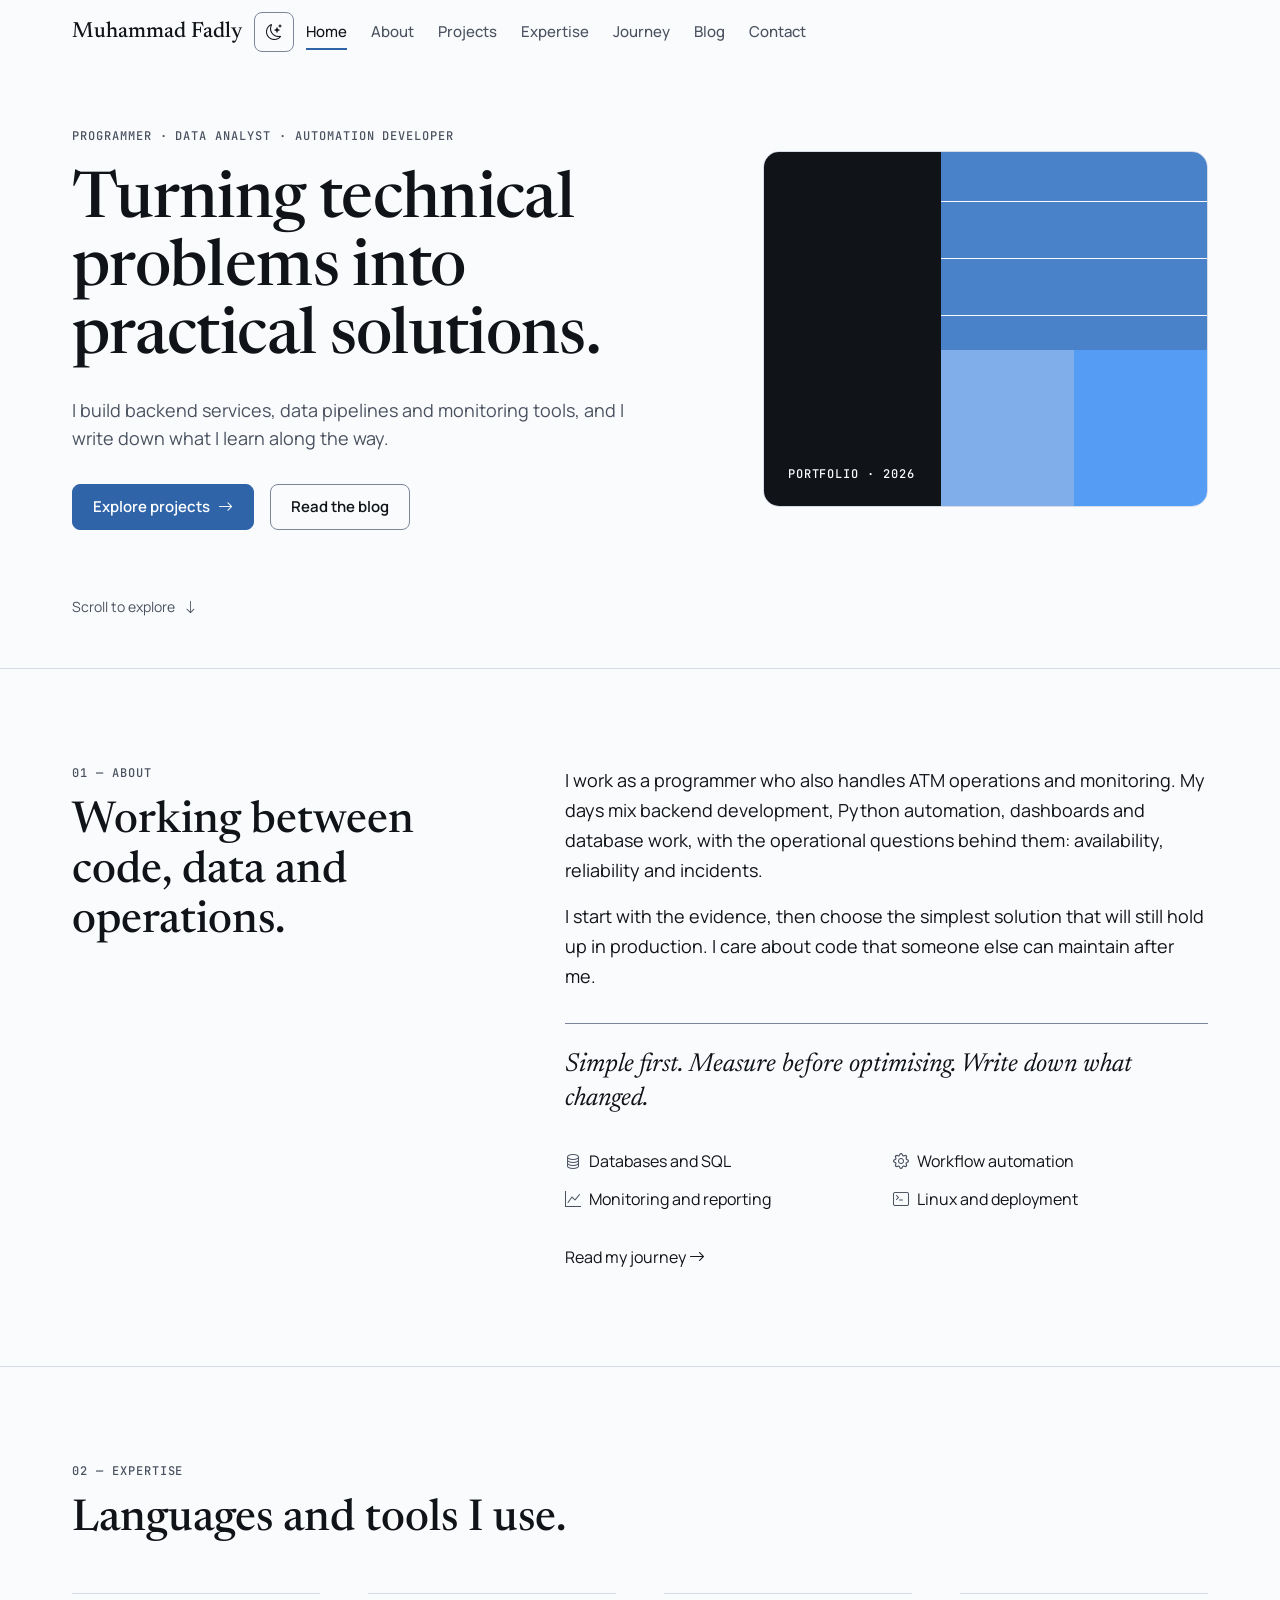
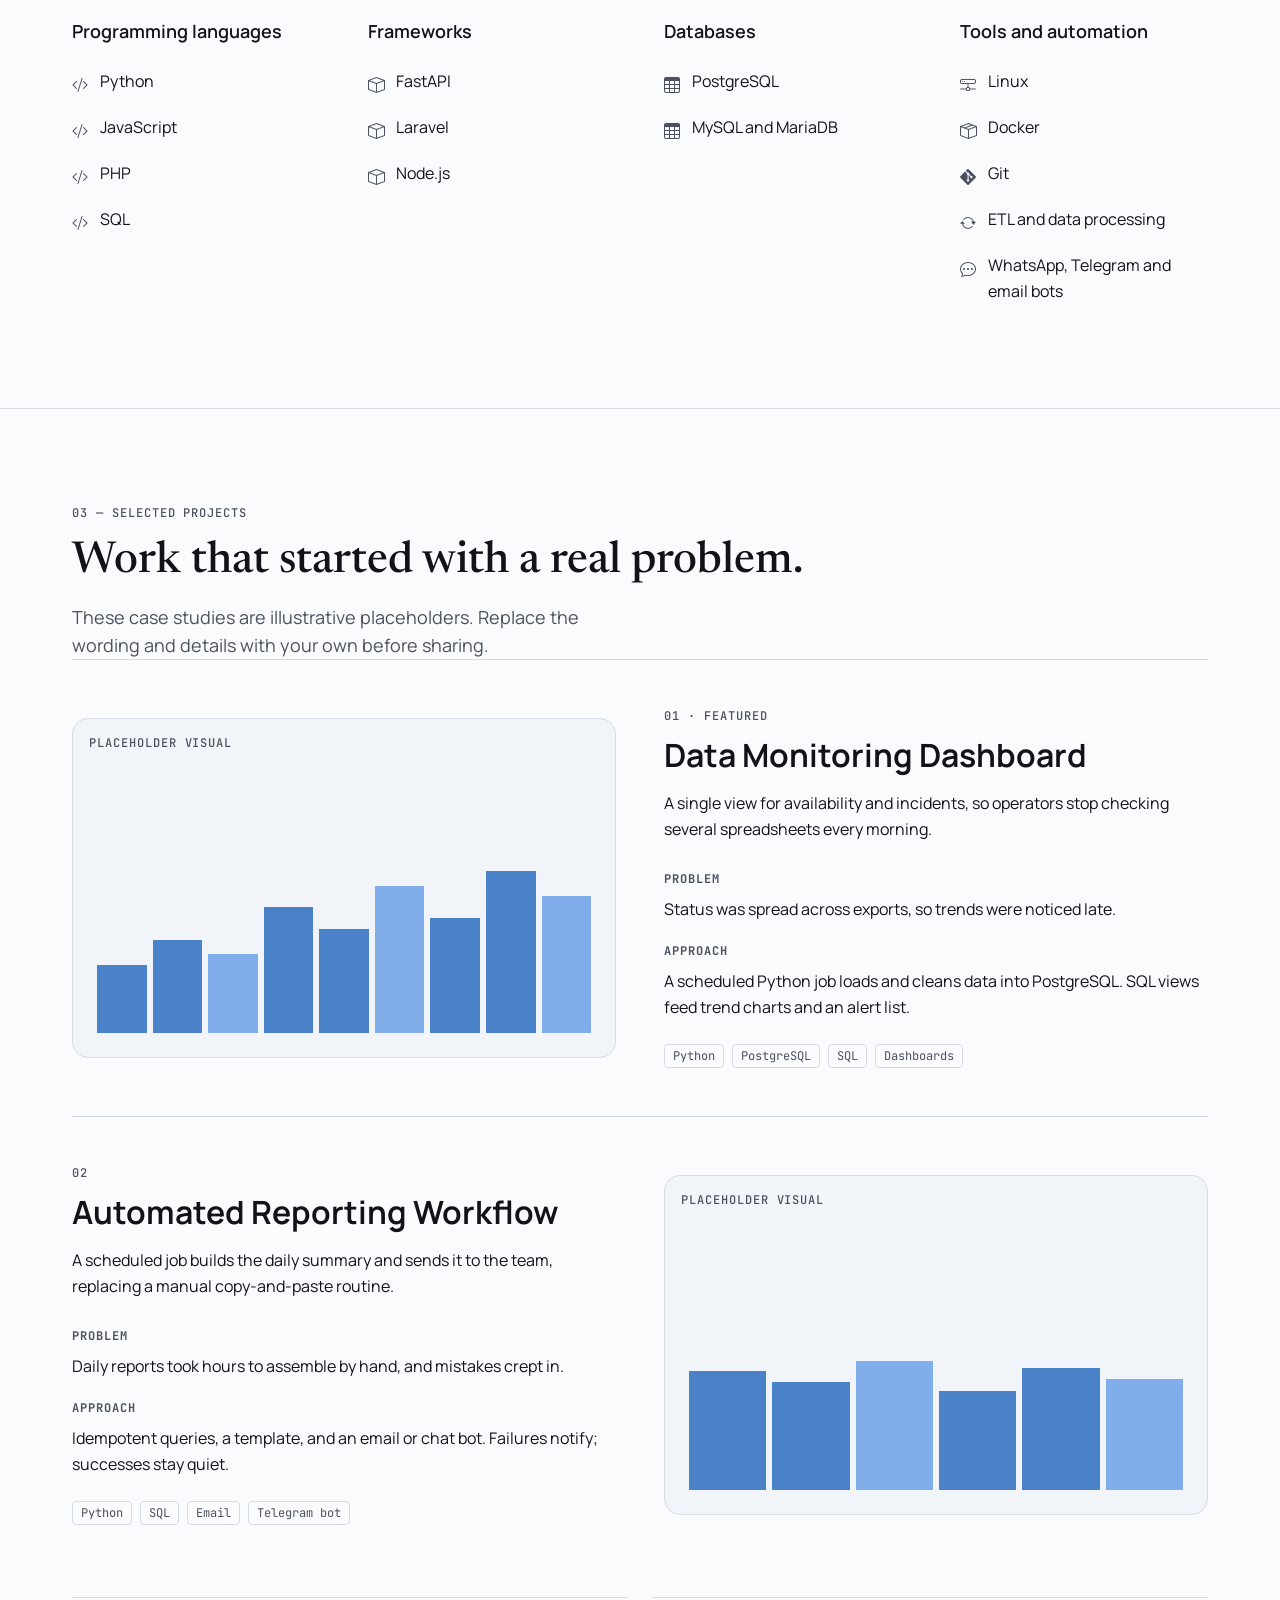
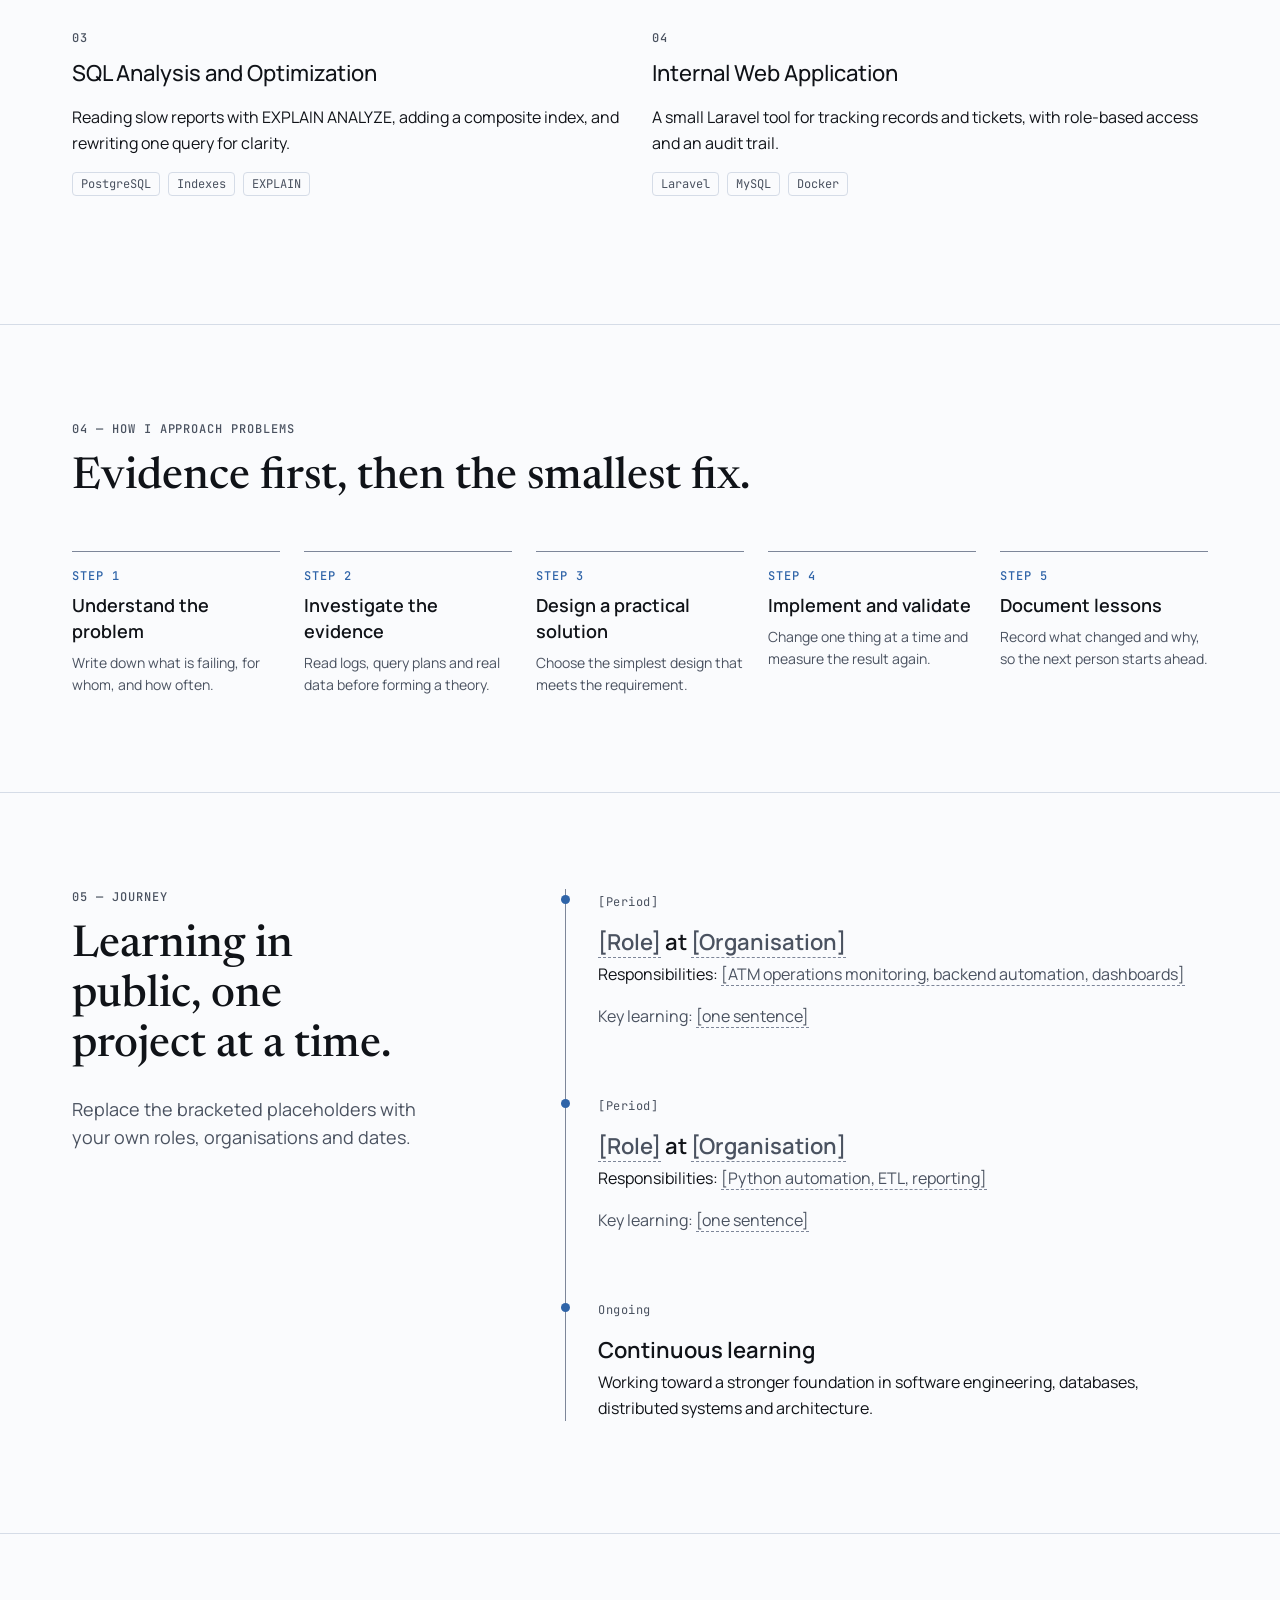
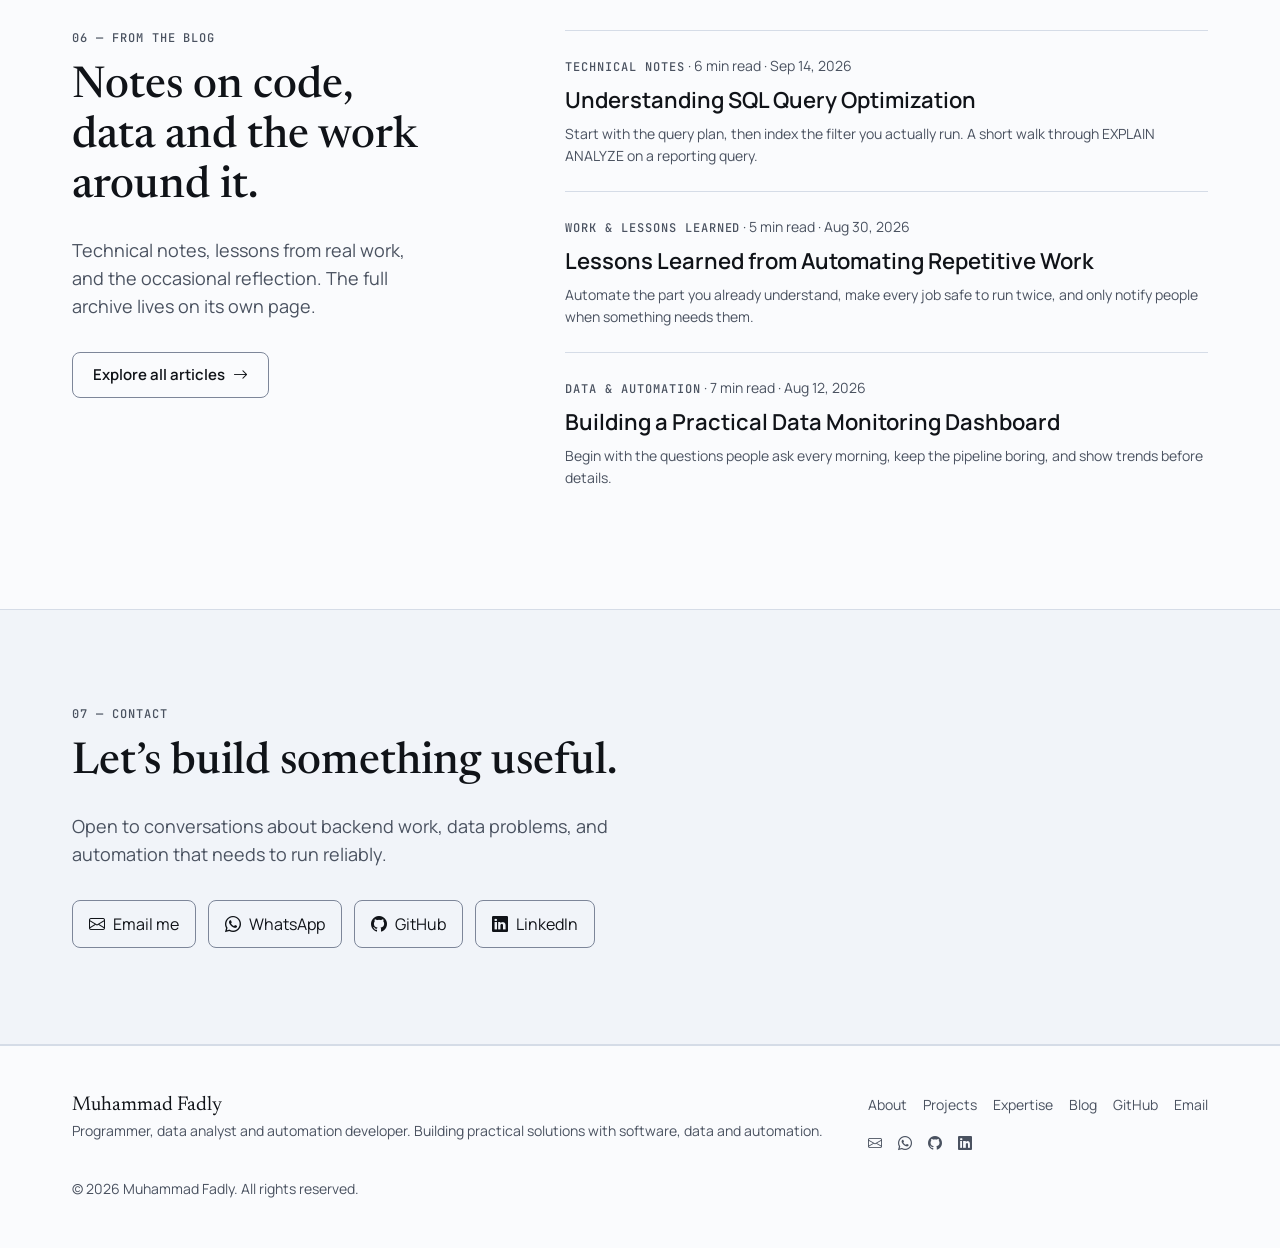
==== commit efbb18a5: "Update landing page: languages and tools, contact with WhatsApp and social icons" ====
--- a/index.html
+++ b/index.html
@@ -138,47 +138,47 @@
     <section class="section hairline-top" id="skills">
       <div class="container site-container">
         <p class="section-label reveal">02 — Expertise</p>
-        <h2 class="display-section mt-3 mb-5 reveal">The tools I reach for most.</h2>
+        <h2 class="display-section mt-3 mb-5 reveal">Languages and tools I use.</h2>
         <div class="row g-4 g-lg-5">
           <div class="col-sm-6 col-lg-3 reveal">
             <div class="skill-group">
-              <h3>Programming</h3>
+              <h3>Programming languages</h3>
               <ul class="skill-list">
                 <li><i class="bi bi-code-slash" aria-hidden="true"></i> Python</li>
-                <li><i class="bi bi-code-slash" aria-hidden="true"></i> JavaScript and Node.js</li>
-                <li><i class="bi bi-code-slash" aria-hidden="true"></i> Laravel and PHP</li>
-                <li><i class="bi bi-code-slash" aria-hidden="true"></i> Web development</li>
+                <li><i class="bi bi-code-slash" aria-hidden="true"></i> JavaScript</li>
+                <li><i class="bi bi-code-slash" aria-hidden="true"></i> PHP</li>
+                <li><i class="bi bi-code-slash" aria-hidden="true"></i> SQL</li>
               </ul>
             </div>
           </div>
           <div class="col-sm-6 col-lg-3 reveal">
             <div class="skill-group">
-              <h3>Data and databases</h3>
+              <h3>Frameworks</h3>
               <ul class="skill-list">
-                <li><i class="bi bi-table" aria-hidden="true"></i> SQL and query tuning</li>
+                <li><i class="bi bi-box" aria-hidden="true"></i> FastAPI</li>
+                <li><i class="bi bi-box" aria-hidden="true"></i> Laravel</li>
+                <li><i class="bi bi-box" aria-hidden="true"></i> Node.js</li>
+              </ul>
+            </div>
+          </div>
+          <div class="col-sm-6 col-lg-3 reveal">
+            <div class="skill-group">
+              <h3>Databases</h3>
+              <ul class="skill-list">
                 <li><i class="bi bi-table" aria-hidden="true"></i> PostgreSQL</li>
                 <li><i class="bi bi-table" aria-hidden="true"></i> MySQL and MariaDB</li>
-                <li><i class="bi bi-table" aria-hidden="true"></i> Data analysis and reporting</li>
               </ul>
             </div>
           </div>
           <div class="col-sm-6 col-lg-3 reveal">
             <div class="skill-group">
-              <h3>Automation</h3>
+              <h3>Tools and automation</h3>
               <ul class="skill-list">
-                <li><i class="bi bi-arrow-repeat" aria-hidden="true"></i> Workflow automation</li>
+                <li><i class="bi bi-hdd-network" aria-hidden="true"></i> Linux</li>
+                <li><i class="bi bi-box-seam" aria-hidden="true"></i> Docker</li>
+                <li><i class="bi bi-git" aria-hidden="true"></i> Git</li>
                 <li><i class="bi bi-arrow-repeat" aria-hidden="true"></i> ETL and data processing</li>
                 <li><i class="bi bi-chat-dots" aria-hidden="true"></i> WhatsApp, Telegram and email bots</li>
-              </ul>
-            </div>
-          </div>
-          <div class="col-sm-6 col-lg-3 reveal">
-            <div class="skill-group">
-              <h3>Monitoring and infrastructure</h3>
-              <ul class="skill-list">
-                <li><i class="bi bi-activity" aria-hidden="true"></i> Monitoring dashboards</li>
-                <li><i class="bi bi-activity" aria-hidden="true"></i> SLA and incident tracking</li>
-                <li><i class="bi bi-hdd-network" aria-hidden="true"></i> Linux, Docker and Git</li>
               </ul>
             </div>
           </div>
@@ -362,6 +362,7 @@
         <p class="lead-text mt-4 reveal">Open to conversations about backend work, data problems, and automation that needs to run reliably.</p>
         <div class="contact-links reveal">
           <a href="mailto:you@example.com"><i class="bi bi-envelope" aria-hidden="true"></i> Email me</a>
+          <a href="https://wa.me/6200000000000" rel="noopener"><i class="bi bi-whatsapp" aria-hidden="true"></i> WhatsApp</a>
           <a href="https://github.com/FadlyChaniago" rel="noopener"><i class="bi bi-github" aria-hidden="true"></i> GitHub</a>
           <a href="https://www.linkedin.com/in/your-profile" rel="noopener"><i class="bi bi-linkedin" aria-hidden="true"></i> LinkedIn</a>
         </div>
@@ -385,6 +386,12 @@
           <li><a href="https://github.com/FadlyChaniago" rel="noopener">GitHub</a></li>
           <li><a href="mailto:you@example.com">Email</a></li>
         </ul>
+        <ul class="footer-links footer-social mt-3" aria-label="Social media">
+          <li><a href="mailto:you@example.com" aria-label="Email"><i class="bi bi-envelope"></i></a></li>
+          <li><a href="https://wa.me/6200000000000" rel="noopener" aria-label="WhatsApp"><i class="bi bi-whatsapp"></i></a></li>
+          <li><a href="https://github.com/FadlyChaniago" rel="noopener" aria-label="GitHub"><i class="bi bi-github"></i></a></li>
+          <li><a href="https://www.linkedin.com/in/your-profile" rel="noopener" aria-label="LinkedIn"><i class="bi bi-linkedin"></i></a></li>
+        </ul>
       </nav>
     </div>
     <div class="container site-container mt-4">
